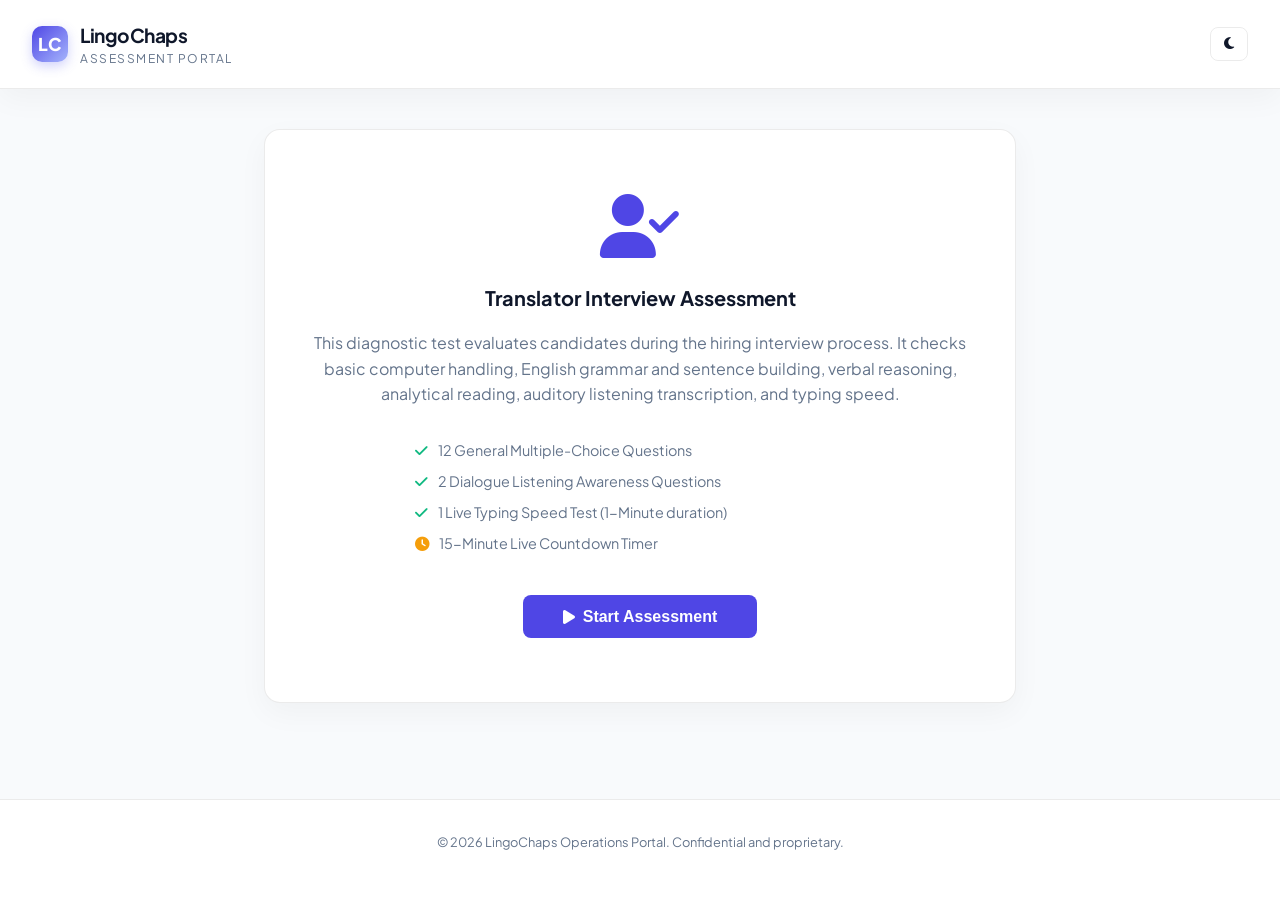
==== assessment.html @ a8870802 "feat: add standalone assessment page and updated training refresher manual with fill-in-the-blank qu" ====
<!DOCTYPE html>
<html lang="en">
<head>
    <meta charset="UTF-8">
    <meta name="viewport" content="width=device-width, initial-scale=1.0">
    <title>LingoChaps - Skills Assessment Test</title>
    <!-- Google Fonts -->
    <link rel="preconnect" href="https://fonts.googleapis.com">
    <link rel="preconnect" href="https://fonts.gstatic.com" crossorigin>
    <link href="https://fonts.googleapis.com/css2?family=Plus+Jakarta+Sans:wght@300;400;500;600;700;800&family=JetBrains+Mono:wght@400;500;700&display=swap" rel="stylesheet">
    <!-- FontAwesome for icons -->
    <link rel="stylesheet" href="https://cdnjs.cloudflare.com/ajax/libs/font-awesome/6.4.0/css/all.min.css">
    
    <style>
        :root {
            --primary: #4f46e5;
            --primary-hover: #3730a3;
            --secondary: #10b981;
            --danger: #ef4444;
            --warning: #f59e0b;
            --bg-main: #f8fafc;
            --bg-card: #ffffff;
            --bg-well: #f1f5f9;
            --border: rgba(0, 0, 0, 0.08);
            --text-main: #0f172a;
            --text-muted: #64748b;
            --font-mono: 'JetBrains Mono', monospace;
            --shadow: 0 10px 30px rgba(0, 0, 0, 0.04);
            --text-white: #ffffff;
        }

        body.dark-theme {
            --primary: #6366f1;
            --primary-hover: #4f46e5;
            --secondary: #10b981;
            --danger: #ef4444;
            --warning: #f59e0b;
            --bg-main: #0f172a;
            --bg-card: #1e293b;
            --bg-well: #0b0f19;
            --border: rgba(255, 255, 255, 0.08);
            --text-main: #f1f5f9;
            --text-muted: #94a3b8;
            --shadow: 0 10px 30px rgba(0, 0, 0, 0.2);
            --text-white: #ffffff;
        }

        * {
            box-sizing: border-box;
            margin: 0;
            padding: 0;
        }

        body {
            font-family: 'Plus Jakarta Sans', sans-serif;
            background-color: var(--bg-main);
            color: var(--text-main);
            line-height: 1.6;
            min-height: 100vh;
            display: flex;
            flex-direction: column;
            transition: background-color 0.3s, color 0.3s;
        }

        /* HEADER */
        header.nav-header {
            display: flex;
            justify-content: space-between;
            align-items: center;
            padding: 1.25rem 2rem;
            background-color: var(--bg-card);
            border-bottom: 1px solid var(--border);
            position: sticky;
            top: 0;
            z-index: 100;
            box-shadow: var(--shadow);
        }

        .brand {
            display: flex;
            align-items: center;
            gap: 0.75rem;
        }

        .brand-logo {
            background: linear-gradient(135deg, var(--primary) 0%, #a5b4fc 100%);
            color: #fff;
            font-weight: 800;
            width: 36px;
            height: 36px;
            border-radius: 10px;
            display: flex;
            align-items: center;
            justify-content: center;
            font-size: 1.1rem;
            box-shadow: 0 4px 12px rgba(99, 102, 241, 0.3);
        }

        .brand-text h1 {
            font-size: 1.2rem;
            font-weight: 700;
            letter-spacing: -0.5px;
        }

        .brand-text span {
            font-size: 0.75rem;
            color: var(--text-muted);
            text-transform: uppercase;
            letter-spacing: 1.5px;
            display: block;
            margin-top: -2px;
        }

        .btn {
            background-color: var(--primary);
            color: #fff;
            border: none;
            padding: 0.6rem 1.25rem;
            border-radius: 8px;
            font-weight: 600;
            font-size: 0.85rem;
            cursor: pointer;
            display: inline-flex;
            align-items: center;
            gap: 0.5rem;
            transition: all 0.2s ease;
            text-decoration: none;
        }

        .btn:hover {
            background-color: var(--primary-hover);
            transform: translateY(-1px);
        }

        .btn-secondary {
            background-color: transparent;
            border: 1px solid var(--border);
            color: var(--text-main);
        }

        .btn-secondary:hover {
            background-color: var(--bg-well);
            border-color: var(--text-muted);
        }

        /* CONTAINER */
        .container {
            max-width: 800px;
            width: 100%;
            margin: 2.5rem auto;
            padding: 0 1.5rem;
            flex: 1;
        }

        /* ASSESSMENT CENTER STYLING */
        .assessment-card {
            background-color: var(--bg-card);
            border: 1px solid var(--border);
            border-radius: 16px;
            padding: 2.5rem;
            box-shadow: var(--shadow);
            animation: fadeIn 0.4s ease-out forwards;
        }

        @keyframes fadeIn {
            from { opacity: 0; transform: translateY(10px); }
            to { opacity: 1; transform: translateY(0); }
        }

        .assessment-header {
            display: flex;
            justify-content: space-between;
            align-items: center;
            margin-bottom: 2rem;
            border-bottom: 1px solid var(--border);
            padding-bottom: 1rem;
        }

        .timer-container {
            display: flex;
            align-items: center;
            gap: 10px;
            font-size: 1.1rem;
            font-weight: 700;
            color: var(--warning);
            background-color: rgba(245, 158, 11, 0.08);
            border: 1px solid rgba(245, 158, 11, 0.2);
            padding: 6px 16px;
            border-radius: 20px;
        }

        .timer-container.danger {
            color: var(--danger);
            background-color: rgba(239, 68, 68, 0.08);
            border-color: rgba(239, 68, 68, 0.2);
            animation: pulse-border 1s infinite alternate;
        }

        @keyframes pulse-border {
            from { border-color: rgba(239, 68, 68, 0.2); }
            to { border-color: var(--danger); }
        }

        .quiz-intro {
            text-align: center;
            padding: 1.5rem 0;
        }

        .quiz-intro i.big-icon {
            font-size: 4rem;
            color: var(--primary);
            margin-bottom: 1.5rem;
            display: block;
        }

        h3 {
            font-size: 1.25rem;
            font-weight: 700;
            margin-bottom: 1rem;
            color: var(--text-main);
        }

        p {
            color: var(--text-muted);
            margin-bottom: 1rem;
        }

        /* Options cards */
        .options-list {
            list-style: none;
            margin-bottom: 2rem;
            display: flex;
            flex-direction: column;
            gap: 10px;
        }

        .option-item {
            background-color: var(--bg-card);
            border: 1px solid var(--border);
            border-radius: 10px;
            padding: 14px 18px;
            cursor: pointer;
            transition: 0.2s;
            display: flex;
            align-items: center;
            gap: 12px;
            font-size: 0.95rem;
        }

        .option-item:hover {
            border-color: var(--text-muted);
            background-color: var(--bg-well);
        }

        .option-item.selected {
            border-color: var(--primary);
            background-color: rgba(79, 70, 229, 0.08);
            color: var(--primary);
            font-weight: 600;
        }

        .option-radio-dot {
            width: 16px;
            height: 16px;
            border: 2px solid var(--border);
            border-radius: 50%;
            display: inline-block;
            position: relative;
            flex-shrink: 0;
        }

        .option-item.selected .option-radio-dot {
            border-color: var(--primary);
        }

        .option-item.selected .option-radio-dot::after {
            content: '';
            width: 8px;
            height: 8px;
            background-color: var(--primary);
            border-radius: 50%;
            position: absolute;
            top: 50%;
            left: 50%;
            transform: translate(-50%, -50%);
        }

        /* Keyboard Keys */
        kbd {
            background-color: var(--bg-well);
            border: 1px solid var(--border);
            border-radius: 5px;
            box-shadow: 0 2px 0 var(--border);
            color: var(--text-main);
            display: inline-block;
            font-family: var(--font-mono);
            font-size: 0.75rem;
            font-weight: 700;
            line-height: 1;
            padding: 4px 7px;
            margin: 0 2px;
        }

        /* Typing Test Box */
        .typing-display {
            background-color: var(--bg-well);
            padding: 1.25rem;
            border-radius: 8px;
            border: 1px solid var(--border);
            font-family: var(--font-mono);
            font-size: 0.95rem;
            margin-bottom: 1.5rem;
            line-height: 1.6;
            white-space: pre-wrap;
            user-select: none;
        }

        .typing-display span {
            transition: background 0.1s;
        }

        .typing-char-correct {
            color: var(--secondary);
            background-color: rgba(16, 185, 129, 0.1);
        }

        .typing-char-incorrect {
            color: var(--danger);
            background-color: rgba(239, 68, 68, 0.2);
            text-decoration: underline;
        }

        .typing-char-current {
            background-color: rgba(99, 102, 241, 0.3);
            border-bottom: 2px solid var(--primary);
        }

        .typing-textarea {
            width: 100%;
            background-color: var(--bg-well);
            border: 2px solid var(--border);
            border-radius: 8px;
            color: var(--text-main);
            padding: 12px;
            font-family: var(--font-mono);
            font-size: 0.95rem;
            resize: none;
            height: 100px;
            outline: none;
            transition: border-color 0.2s;
        }

        .typing-textarea:focus {
            border-color: var(--primary);
        }

        .typing-metrics {
            display: flex;
            gap: 20px;
            margin-top: 10px;
            font-size: 0.9rem;
            color: var(--text-muted);
        }

        .typing-metric-val {
            font-weight: 700;
            color: var(--text-main);
        }

        /* Audio Listening widget */
        .audio-test-container {
            display: flex;
            align-items: center;
            gap: 1.5rem;
            background-color: var(--bg-well);
            padding: 1.5rem;
            border-radius: 12px;
            border: 1px solid var(--border);
            margin-bottom: 1.5rem;
        }

        .audio-play-btn {
            width: 54px;
            height: 54px;
            background-color: var(--primary);
            border: none;
            border-radius: 50%;
            color: var(--text-white);
            font-size: 1.4rem;
            cursor: pointer;
            display: flex;
            align-items: center;
            justify-content: center;
            transition: all 0.2s;
            box-shadow: 0 4px 12px rgba(79, 70, 229, 0.2);
        }

        .audio-play-btn:hover {
            transform: scale(1.05);
            background-color: var(--primary-hover);
        }

        .audio-play-btn.playing {
            animation: pulse-audio 1.2s infinite;
        }

        @keyframes pulse-audio {
            0% { box-shadow: 0 0 0 0 rgba(99, 102, 241, 0.6); }
            70% { box-shadow: 0 0 0 15px rgba(99, 102, 241, 0); }
            100% { box-shadow: 0 0 0 0 rgba(99, 102, 241, 0); }
        }

        /* Stepper navigation */
        .stepper-progress {
            display: flex;
            justify-content: space-between;
            align-items: center;
            margin-bottom: 1.5rem;
        }

        .stepper-dots {
            display: flex;
            gap: 8px;
        }

        .stepper-dot {
            width: 10px;
            height: 10px;
            border-radius: 50%;
            background-color: var(--border);
            transition: 0.3s;
        }

        .stepper-dot.active {
            background-color: var(--primary);
            transform: scale(1.25);
        }

        .stepper-dot.completed {
            background-color: var(--secondary);
        }

        /* Badge/Label */
        .naming-badge {
            font-family: var(--font-mono);
            font-weight: 700;
            color: #f472b6;
            background-color: rgba(244, 114, 182, 0.08);
            padding: 2px 6px;
            border-radius: 4px;
            border: 1px solid rgba(244, 114, 182, 0.2);
            font-size: 0.95rem;
        }

        /* Results dashboard */
        .results-container {
            display: flex;
            flex-direction: column;
            gap: 2rem;
        }

        .results-dashboard-grid {
            display: grid;
            grid-template-columns: 1fr 2fr;
            gap: 2rem;
        }

        @media (max-width: 650px) {
            .results-dashboard-grid {
                grid-template-columns: 1fr;
            }
        }

        .score-circle-card {
            background-color: var(--bg-card);
            border: 1px solid var(--border);
            border-radius: 16px;
            padding: 2rem;
            display: flex;
            flex-direction: column;
            align-items: center;
            justify-content: center;
            text-align: center;
            box-shadow: var(--shadow);
        }

        .circular-meter {
            position: relative;
            width: 150px;
            height: 150px;
            margin-bottom: 1.5rem;
        }

        .circular-meter svg {
            width: 100%;
            height: 100%;
            transform: rotate(-90deg);
        }

        .circular-meter circle {
            fill: none;
            stroke-width: 10;
        }

        .circular-meter .meter-bg {
            stroke: var(--border);
        }

        .circular-meter .meter-fill {
            stroke: var(--primary);
            stroke-linecap: round;
            transition: stroke-dashoffset 1s ease-out;
        }

        .meter-text {
            position: absolute;
            top: 50%;
            left: 50%;
            transform: translate(-50%, -50%);
            font-size: 2rem;
            font-weight: 800;
            color: var(--text-main);
        }

        .result-badge {
            display: inline-block;
            padding: 6px 18px;
            border-radius: 20px;
            font-weight: 700;
            font-size: 0.9rem;
            text-transform: uppercase;
        }

        .result-badge.pass {
            background-color: rgba(16, 185, 129, 0.1);
            color: var(--secondary);
            border: 1px solid rgba(16, 185, 129, 0.2);
        }

        .result-badge.fail {
            background-color: rgba(239, 68, 68, 0.1);
            color: var(--danger);
            border: 1px solid rgba(239, 68, 68, 0.2);
        }

        .bar-chart-card {
            background-color: var(--bg-card);
            border: 1px solid var(--border);
            border-radius: 16px;
            padding: 2rem;
            box-shadow: var(--shadow);
        }

        .bar-item {
            margin-bottom: 1.25rem;
        }

        .bar-item-header {
            display: flex;
            justify-content: space-between;
            font-size: 0.85rem;
            color: var(--text-muted);
            margin-bottom: 4px;
        }

        .bar-track {
            height: 8px;
            background-color: var(--border);
            border-radius: 4px;
            overflow: hidden;
        }

        .bar-fill {
            height: 100%;
            background-color: var(--primary);
            border-radius: 4px;
            transition: width 1s ease-out;
        }

        .review-box {
            border: 1px solid var(--border);
            border-radius: 12px;
            padding: 1.5rem;
            margin-top: 1rem;
            background-color: var(--bg-well);
            text-align: left;
        }

        .review-header-line {
            display: flex;
            justify-content: space-between;
            align-items: center;
            font-weight: 700;
            margin-bottom: 8px;
        }

        .review-badge {
            font-size: 0.75rem;
            font-weight: 800;
            padding: 2px 8px;
            border-radius: 4px;
            text-transform: uppercase;
        }

        .review-badge.correct {
            background-color: rgba(16, 185, 129, 0.1);
            color: var(--secondary);
        }

        .review-badge.incorrect {
            background-color: rgba(239, 68, 68, 0.1);
            color: var(--danger);
        }

        /* Footer */
        footer {
            text-align: center;
            padding: 2rem;
            font-size: 0.8rem;
            color: var(--text-muted);
            border-top: 1px solid var(--border);
            background-color: var(--bg-card);
            margin-top: auto;
        }
    </style>
</head>
<body>

    <!-- Top Navigation Header -->
    <header class="nav-header">
        <div class="brand">
            <div class="brand-logo">LC</div>
            <div class="brand-text">
                <h1>LingoChaps</h1>
                <span>Assessment Portal</span>
            </div>
        </div>
        <div>
            <button class="btn btn-secondary" id="theme-toggle-btn" title="Toggle Light/Dark Theme" style="padding: 0.6rem 0.8rem;"><i class="fas fa-moon"></i></button>
        </div>
    </header>

    <!-- Main Container -->
    <div class="container">
        <div class="assessment-card">
            <!-- TIMER BAR (Hidden in intro and results) -->
            <div id="quiz-timer-bar" class="assessment-header" style="display: none;">
                <span id="quiz-question-num" style="font-weight: 700;">Question 1 of 15</span>
                <div class="timer-container" id="quiz-timer-box">
                    <i class="far fa-clock"></i> <span id="quiz-timer-text">15:00</span>
                </div>
            </div>

            <!-- STEPPER INDICATORS (Hidden in intro and results) -->
            <div id="quiz-stepper" class="stepper-progress" style="display: none;">
                <div class="stepper-dots" id="quiz-stepper-dots">
                    <!-- Injected by JS -->
                </div>
                <span id="quiz-category-tag" class="naming-badge" style="font-size: 0.75rem;">Category</span>
            </div>

            <!-- INTRO SCREEN -->
            <div id="quiz-intro-screen" class="quiz-intro">
                <i class="fas fa-user-check big-icon"></i>
                <h3 style="margin-top: 0;">Translator Interview Assessment</h3>
                <p style="margin-bottom: 2rem;">This diagnostic test evaluates candidates during the hiring interview process. It checks basic computer handling, English grammar and sentence building, verbal reasoning, analytical reading, auditory listening transcription, and typing speed.</p>
                
                <div style="font-size: 0.9rem; margin-bottom: 1.5rem; text-align: left; max-width: 450px; margin-left: auto; margin-right: auto; color: var(--text-muted);">
                    <div style="margin-bottom: 8px;"><i class="fas fa-check" style="color: var(--secondary); margin-right: 8px;"></i> 12 General Multiple-Choice Questions</div>
                    <div style="margin-bottom: 8px;"><i class="fas fa-check" style="color: var(--secondary); margin-right: 8px;"></i> 2 Dialogue Listening Awareness Questions</div>
                    <div style="margin-bottom: 8px;"><i class="fas fa-check" style="color: var(--secondary); margin-right: 8px;"></i> 1 Live Typing Speed Test (1-Minute duration)</div>
                    <div style="margin-bottom: 8px;"><i class="fas fa-clock" style="color: var(--warning); margin-right: 8px;"></i> 15-Minute Live Countdown Timer</div>
                </div>

                <!-- Fixed timer starts automatically -->
                <button class="btn" id="start-quiz-btn" style="padding: 0.8rem 2.5rem; font-size: 1rem; margin-top: 1rem;"><i class="fas fa-play"></i> Start Assessment</button>
            </div>

            <!-- RUNNING QUESTION VIEW -->
            <div id="quiz-question-screen" style="display: none;">
                <!-- Heading of category -->
                <h3 id="quiz-question-title" style="margin-top: 0; margin-bottom: 1rem; font-size: 1.15rem; color: var(--text-main);">Question Title</h3>
                <p id="quiz-question-text" style="font-size: 1rem; margin-bottom: 1.5rem; color: var(--text-muted);">Question text goes here...</p>

                <!-- Options block (Radio cards) -->
                <ul class="options-list" id="quiz-options-list">
                    <!-- Injected by JS -->
                </ul>

                <!-- Interactive typing test block -->
                <div id="quiz-typing-block" style="display: none;">
                    <div class="typing-display" id="quiz-typing-display">Target text for typing...</div>
                    <textarea class="typing-textarea" id="quiz-typing-textarea" placeholder="Start typing the text above exactly as shown..."></textarea>
                    <div class="typing-metrics">
                        <span>Speed: <span class="typing-metric-val" id="quiz-typing-wpm">0</span> WPM</span>
                        <span>Accuracy: <span class="typing-metric-val" id="quiz-typing-accuracy">100%</span></span>
                    </div>
                </div>

                <!-- Interactive listening test block -->
                <div id="quiz-listening-block" style="display: none;">
                    <div class="audio-test-container">
                        <button class="audio-play-btn" id="quiz-audio-btn"><i class="fas fa-play"></i></button>
                        <div>
                            <h4 style="color: var(--text-main); font-size: 0.95rem; margin-bottom: 4px;">Audio Player Simulator</h4>
                            <p style="font-size:0.8rem; color: var(--text-muted); margin:0;">Click to play the conversation. Listen carefully to the speakers and answer the question below.</p>
                        </div>
                    </div>
                </div>

                <!-- Stepper navigation buttons -->
                <div style="margin-top: 2rem; border-top: 1px solid var(--border); padding-top: 1.5rem; display: flex; justify-content: space-between;">
                    <button id="quiz-prev-btn" class="btn btn-secondary">Back</button>
                    <button id="quiz-next-btn" class="btn">Next <i class="fas fa-chevron-right"></i></button>
                </div>
            </div>

            <!-- RESULTS SCREEN -->
            <div id="quiz-results-screen" style="display: none;" class="results-container">
                <h3 style="margin-top: 0; text-align: center; font-size: 1.5rem;">Diagnostic Assessment Complete</h3>
                
                <div class="results-dashboard-grid">
                    <!-- Left: Score circle -->
                    <div class="score-circle-card">
                        <div class="circular-meter">
                            <svg>
                                <circle class="meter-bg" cx="75" cy="75" r="65"></circle>
                                <circle class="meter-fill" id="results-meter-fill" cx="75" cy="75" r="65" stroke-dasharray="408.4" stroke-dashoffset="408.4"></circle>
                            </svg>
                            <div class="meter-text" id="results-score-percent">0%</div>
                        </div>
                        <div id="results-badge" class="result-badge pass">PASS</div>
                        <p style="font-size: 0.8rem; color: var(--text-muted); margin-top: 1rem; margin-bottom: 0;" id="results-grade-text">Great job! You possess strong overall core knowledge.</p>
                    </div>

                    <!-- Right: Category breakdown -->
                    <div class="bar-chart-card">
                        <h4 style="margin-top: 0; margin-bottom: 1.25rem; font-size: 1.05rem; color: var(--text-main);">Competency Strengths</h4>
                        
                        <div class="bar-item">
                            <div class="bar-item-header">
                                <span>Basic Computer Handling & Literacy</span>
                                <span id="score-val-computer">0/2</span>
                            </div>
                            <div class="bar-track"><div class="bar-fill" id="bar-fill-computer" style="width: 0%;"></div></div>
                        </div>
                        
                        <div class="bar-item">
                            <div class="bar-item-header">
                                <span>English Grammar & Vocabulary</span>
                                <span id="score-val-verbal">0/6</span>
                            </div>
                            <div class="bar-track"><div class="bar-fill" id="bar-fill-verbal" style="width: 0%;"></div></div>
                        </div>

                        <div class="bar-item">
                            <div class="bar-item-header">
                                <span>Logical Reasoning & Reading</span>
                                <span id="score-val-reading">0/4</span>
                            </div>
                            <div class="bar-track"><div class="bar-fill" id="bar-fill-reading" style="width: 0%;"></div></div>
                        </div>

                        <div class="bar-item">
                            <div class="bar-item-header">
                                <span>Auditory Listening & Awareness</span>
                                <span id="score-val-listening">0/2</span>
                            </div>
                            <div class="bar-track"><div class="bar-fill" id="bar-fill-listening" style="width: 0%;"></div></div>
                        </div>

                        <div class="bar-item" style="margin-bottom: 0;">
                            <div class="bar-item-header">
                                <span>Typing Performance</span>
                                <span id="score-val-typing">0 WPM / 0% Acc</span>
                            </div>
                            <div class="bar-track"><div class="bar-fill" id="bar-fill-typing" style="width: 0%;"></div></div>
                        </div>
                    </div>
                </div>

                <!-- Review list -->
                <div>
                    <h4 style="margin-bottom: 1rem; border-bottom: 1px solid var(--border); padding-bottom: 0.5rem; color: var(--text-main); text-align: left;">Detailed Answer Review</h4>
                    <div id="results-review-container">
                        <!-- Injected by JS -->
                    </div>
                </div>

                <div style="text-align: center; margin-top: 1rem;">
                    <button class="btn" id="restart-quiz-btn"><i class="fas fa-redo"></i> Retake Assessment</button>
                </div>
            </div>
        </div>
    </div>

    <!-- Footer -->
    <footer>
        <p>&copy; 2026 LingoChaps Operations Portal. Confidential and proprietary.</p>
    </footer>

    <!-- Application Script for Tab Switching & Print Trigger -->
    <script>
        // --- ASSESSMENT TEST LOGIC ---
        const quizQuestions = [
            {
                id: 0,
                category: "computer",
                title: "Basic Computer Handling & Shortcuts",
                question: "Which keyboard shortcut is universally used to copy selected text on a computer?",
                options: [
                    "Ctrl + C (or Cmd + C on Mac)",
                    "Ctrl + V (or Cmd + V on Mac)",
                    "Ctrl + X (or Cmd + X on Mac)",
                    "Ctrl + Z (or Cmd + Z on Mac)"
                ],
                correct: 0,
                explanation: "Ctrl + C is the universal shortcut to copy selected items or text, whereas Ctrl + V is used to paste."
            },
            {
                id: 1,
                category: "computer",
                title: "Basic Computer Handling & Navigation",
                question: "When searching for a specific word on a webpage or document, which shortcut key should you use?",
                options: [
                    "Ctrl + P (or Cmd + P on Mac)",
                    "Ctrl + H (or Cmd + H on Mac)",
                    "Ctrl + F (or Cmd + F on Mac)",
                    "Ctrl + N (or Cmd + N on Mac)"
                ],
                correct: 2,
                explanation: "Ctrl + F opens the search dialog box, which allows you to find words in the current view."
            },
            {
                id: 2,
                category: "verbal",
                title: "English Sentence Filling & Grammar",
                question: "Identify the word that best completes the sentence: 'She _______ to the local store yesterday to buy some groceries.'",
                options: [
                    "go",
                    "went",
                    "going",
                    "gone"
                ],
                correct: 1,
                explanation: "The sentence describes a completed past action ('yesterday'), so the past tense form 'went' is required."
            },
            {
                id: 3,
                category: "verbal",
                title: "English Spelling & Vocabulary",
                question: "Which of the following common English words is spelled correctly?",
                options: [
                    "Recieve",
                    "Tomorow",
                    "Separate",
                    "Goverment"
                ],
                correct: 2,
                explanation: "The correct spelling is 'Separate'. The other options are misspelled."
            },
            {
                id: 4,
                category: "verbal",
                title: "English Vocabulary & Usage",
                question: "Choose the word that is the direct opposite (antonym) in meaning to the word 'large':",
                options: [
                    "Small",
                    "Huge",
                    "Wide",
                    "Heavy"
                ],
                correct: 0,
                explanation: "'Small' is the direct opposite of 'large', whereas 'huge' is a synonym."
            },
            {
                id: 5,
                category: "verbal",
                title: "English Sentence Filling & Grammar",
                question: "Identify the word that best completes the sentence: 'The colorful flowers in the garden _______ beautiful after the morning rain.'",
                options: [
                    "look",
                    "looks",
                    "looking",
                    "was"
                ],
                correct: 0,
                explanation: "Since 'flowers' is a plural subject, it requires the plural verb form 'look'."
            },
            {
                id: 6,
                category: "verbal",
                title: "English Grammar & Tenses",
                question: "Choose the correct phrase to fill in the blank: 'By the time the office opens tomorrow morning, she _______ the preparation work.'",
                options: [
                    "will finish",
                    "will have finished",
                    "finishes",
                    "has finished"
                ],
                correct: 1,
                explanation: "The future perfect tense ('will have finished') is used to describe an action that will be completed before another point in the future."
            },
            {
                id: 7,
                category: "verbal",
                title: "English Grammar & Prepositions",
                question: "Choose the correct word to fill in the blank: 'The supervisor was highly satisfied _______ the performance of the new recruits.'",
                options: [
                    "with",
                    "at",
                    "for",
                    "about"
                ],
                correct: 0,
                explanation: "The adjective 'satisfied' is traditionally paired with the preposition 'with' when describing contentment with a result."
            },
            {
                id: 8,
                category: "reading",
                title: "Logical Reasoning & Number Patterns",
                question: "Identify the next number in this sequence: 3, 7, 15, 31, _______.",
                options: [
                    "45",
                    "58",
                    "63",
                    "65"
                ],
                correct: 2,
                explanation: "The pattern doubles the preceding number and adds 1: (3 * 2) + 1 = 7; (7 * 2) + 1 = 15; (15 * 2) + 1 = 31. The next term is (31 * 2) + 1 = 63."
            },
            {
                id: 9,
                category: "reading",
                title: "Logical Reasoning & Alphabet Patterns",
                question: "Identify the next letter in this simple alphabetical sequence: A, C, E, G, _______.",
                options: [
                    "H",
                    "I",
                    "J",
                    "K"
                ],
                correct: 1,
                explanation: "The sequence skips every other letter in the alphabet: A (skip B) C (skip D) E (skip F) G (skip H) I."
            },
            {
                id: 10,
                category: "reading",
                title: "Reading Comprehension & Context",
                question: "Read the passage carefully:\n\n'Effective communication is the key to successful teamwork. When team members share project updates clearly, goals are met on time, avoiding unnecessary delays.'\n\nAccording to the passage, what is the result of clear updates?",
                options: [
                    "Higher project costs",
                    "Longer working hours",
                    "Goals are met on time",
                    "Purchase of faster computers"
                ],
                correct: 2,
                explanation: "The passage explicitly states that clear updates ensure that 'goals are met on time'."
            },
            {
                id: 11,
                category: "reading",
                title: "Reading Verification & Error Detection",
                question: "Identify the grammatical error in this sentence: 'They has gone to the park early this morning.'",
                options: [
                    "'They has' should be 'They have'",
                    "'went' should be used instead of 'gone'",
                    "'early' should be 'earlier'",
                    "There is no error in the sentence"
                ],
                correct: 0,
                explanation: "'They' is a plural subject and requires the plural auxiliary verb 'have' (i.e., 'They have gone')."
            },
            {
                id: 12,
                category: "listening",
                title: "Auditory Listening & Awareness (Question 1)",
                question: "Listen to the dialogue played by the Audio Player. Which room did John book for the team?",
                options: [
                    "Room number two",
                    "Room number four",
                    "Room number ten",
                    "Room number twelve"
                ],
                correct: 1,
                explanation: "In the dialogue, John says: 'I booked room number four for the team.'"
            },
            {
                id: 13,
                category: "listening",
                title: "Auditory Listening & Awareness (Question 2)",
                question: "Listen to the dialogue played by the Audio Player. What time is the meeting scheduled to start?",
                options: [
                    "9:00 AM",
                    "10:00 AM",
                    "11:00 AM",
                    "12:00 PM"
                ],
                correct: 1,
                explanation: "In the dialogue, John states: 'The meeting will start at ten o'clock.'"
            },
            {
                id: 14,
                category: "typing",
                title: "Typing Speed and Accuracy Test",
                question: "Type the target paragraph exactly as shown below to measure your WPM and key stroke accuracy.",
                targetText: "Computers have become an essential part of our daily work lives. From writing simple emails to managing complex spreadsheets, being comfortable with a keyboard helps save time and boosts overall productivity. Taking your time to type accurately is often much better than rushing and making mistakes that require constant corrections."
            }
        ];

        let quizState = {
            active: false,
            currentQuestionIdx: 0,
            selectedTimeLimit: 900, // Fixed 15 minutes (900 seconds)
            timerInterval: null,
            timeRemaining: 900,
            answers: {}, // index -> chosenIndex (or string for text inputs)
            typingStats: {
                wpm: 0,
                accuracy: 100,
                errors: 0,
                typedLength: 0
            }
        };

        // DOM elements
        const qTimerBar = document.getElementById('quiz-timer-bar');
        const qStepper = document.getElementById('quiz-stepper');
        const qIntroScreen = document.getElementById('quiz-intro-screen');
        const qQuestionScreen = document.getElementById('quiz-question-screen');
        const qResultsScreen = document.getElementById('quiz-results-screen');
        const qQuestionNum = document.getElementById('quiz-question-num');
        const qTimerText = document.getElementById('quiz-timer-text');
        const qTimerBox = document.getElementById('quiz-timer-box');
        const qCategoryTag = document.getElementById('quiz-category-tag');
        const qStepperDots = document.getElementById('quiz-stepper-dots');
        const qQuestionTitle = document.getElementById('quiz-question-title');
        const qQuestionText = document.getElementById('quiz-question-text');
        const qOptionsList = document.getElementById('quiz-options-list');
        const qTypingBlock = document.getElementById('quiz-typing-block');
        const qTypingDisplay = document.getElementById('quiz-typing-display');
        const qTypingTextarea = document.getElementById('quiz-typing-textarea');
        const qTypingWpm = document.getElementById('quiz-typing-wpm');
        const qTypingAccuracy = document.getElementById('quiz-typing-accuracy');
        const qListeningBlock = document.getElementById('quiz-listening-block');
        const qAudioBtn = document.getElementById('quiz-audio-btn');
        const qPrevBtn = document.getElementById('quiz-prev-btn');
        const qNextBtn = document.getElementById('quiz-next-btn');

        // Start button trigger
        document.getElementById('start-quiz-btn').addEventListener('click', startQuiz);
        // Next/Prev buttons
        qPrevBtn.addEventListener('click', prevQuestion);
        qNextBtn.addEventListener('click', nextQuestion);
        // Restart button
        document.getElementById('restart-quiz-btn').addEventListener('click', resetQuiz);

        function startQuiz() {
            quizState.active = true;
            quizState.currentQuestionIdx = 0;
            quizState.timeRemaining = quizState.selectedTimeLimit;
            quizState.answers = {};
            quizState.typingStats = { wpm: 0, accuracy: 100, errors: 0, typedLength: 0 };
            
            qIntroScreen.style.display = 'none';
            qResultsScreen.style.display = 'none';
            qTimerBar.style.display = 'flex';
            qStepper.style.display = 'flex';
            qQuestionScreen.style.display = 'block';

            qTimerBox.classList.remove('danger');
            
            // Build stepper dots
            qStepperDots.innerHTML = '';
            quizQuestions.forEach((q, idx) => {
                const dot = document.createElement('div');
                dot.className = 'stepper-dot';
                dot.id = `stepper-dot-${idx}`;
                qStepperDots.appendChild(dot);
            });

            // Start Timer interval
            updateTimerDisplay();
            clearInterval(quizState.timerInterval);
            quizState.timerInterval = setInterval(() => {
                quizState.timeRemaining--;
                updateTimerDisplay();
                if (quizState.timeRemaining <= 0) {
                    clearInterval(quizState.timerInterval);
                    finishQuiz();
                }
            }, 1000);

            renderQuestion();
        }

        function updateTimerDisplay() {
            const minutes = Math.floor(quizState.timeRemaining / 60);
            const seconds = quizState.timeRemaining % 60;
            const text = `${minutes.toString().padStart(2, '0')}:${seconds.toString().padStart(2, '0')}`;
            qTimerText.textContent = text;

            if (quizState.timeRemaining < 60) {
                qTimerBox.classList.add('danger');
            } else {
                qTimerBox.classList.remove('danger');
            }
        }

        function renderQuestion() {
            const currentIdx = quizState.currentQuestionIdx;
            const q = quizQuestions[currentIdx];

            // Update stepper active classes
            quizQuestions.forEach((_, idx) => {
                const dot = document.getElementById(`stepper-dot-${idx}`);
                if (dot) {
                    dot.classList.remove('active');
                    dot.classList.remove('completed');
                    if (idx === currentIdx) {
                        dot.classList.add('active');
                    } else if (quizState.answers[idx] !== undefined) {
                        dot.classList.add('completed');
                    }
                }
            });

            // Set labels
            qQuestionNum.textContent = `Question ${currentIdx + 1} of ${quizQuestions.length}`;
            qCategoryTag.textContent = q.category.toUpperCase();
            qQuestionTitle.textContent = q.title;
            qQuestionText.textContent = q.question;

            // Back button visible state
            qPrevBtn.style.visibility = currentIdx === 0 ? 'hidden' : 'visible';

            // Next button text
            if (currentIdx === quizQuestions.length - 1) {
                qNextBtn.innerHTML = 'Finish <i class="fas fa-check-double"></i>';
            } else {
                qNextBtn.innerHTML = 'Next <i class="fas fa-chevron-right"></i>';
            }

            // Reset blocks
            qOptionsList.style.display = 'none';
            qTypingBlock.style.display = 'none';
            qListeningBlock.style.display = 'none';

            // Check category blocks
            if (q.category === 'typing') {
                qTypingBlock.style.display = 'block';
                setupTypingTest(q.targetText);
            } else {
                if (q.category === 'listening') {
                    qListeningBlock.style.display = 'block';
                    setupListeningTest();
                }
                
                // Show and render MCQ options
                qOptionsList.style.display = 'flex';
                qOptionsList.innerHTML = '';
                q.options.forEach((opt, oIdx) => {
                    const li = document.createElement('li');
                    li.className = 'option-item';
                    if (quizState.answers[currentIdx] === oIdx) {
                        li.classList.add('selected');
                    }
                    li.innerHTML = `<span class="option-radio-dot"></span> <span>${opt}</span>`;
                    li.addEventListener('click', () => {
                        document.querySelectorAll('.option-item').forEach(el => el.classList.remove('selected'));
                        li.classList.add('selected');
                        quizState.answers[currentIdx] = oIdx;
                        
                        const dot = document.getElementById(`stepper-dot-${currentIdx}`);
                        if (dot) dot.classList.add('completed');
                    });
                    qOptionsList.appendChild(li);
                });
            }
        }

        // Typing logic
        let typingStartTime = null;
        function setupTypingTest(target) {
            typingStartTime = null;
            qTypingTextarea.value = quizState.answers[14] || '';
            
            // Build chars array in target box
            qTypingDisplay.innerHTML = '';
            target.split('').forEach((char, idx) => {
                const span = document.createElement('span');
                span.textContent = char;
                span.id = `typing-char-${idx}`;
                qTypingDisplay.appendChild(span);
            });

            // Update highlights for initial val if back/forth navigated
            updateTypingHighlights(qTypingTextarea.value, target);

            qTypingTextarea.oninput = (e) => {
                if (!typingStartTime) typingStartTime = new Date();
                const typedVal = qTypingTextarea.value;
                quizState.answers[14] = typedVal;
                
                updateTypingHighlights(typedVal, target);
            };
        }

        function updateTypingHighlights(typedVal, target) {
            let correctCount = 0;
            let errorCount = 0;

            target.split('').forEach((char, idx) => {
                const span = document.getElementById(`typing-char-${idx}`);
                if (!span) return;
                
                span.className = '';
                if (idx < typedVal.length) {
                    if (typedVal[idx] === char) {
                        span.classList.add('typing-char-correct');
                        correctCount++;
                    } else {
                        span.classList.add('typing-char-incorrect');
                        errorCount++;
                    }
                } else if (idx === typedVal.length) {
                    span.classList.add('typing-char-current');
                }
            });

            // Calculate metrics
            const elapsedMins = typingStartTime ? (new Date() - typingStartTime) / 1000 / 60 : 0.01;
            const words = typedVal.length / 5;
            const wpm = Math.round(words / Math.max(0.01, elapsedMins));
            const totalKeys = typedVal.length;
            const accuracy = totalKeys > 0 ? Math.round(((totalKeys - errorCount) / totalKeys) * 100) : 100;

            quizState.typingStats = {
                wpm: wpm,
                accuracy: accuracy,
                errors: errorCount,
                typedLength: typedVal.length
            };

            qTypingWpm.textContent = wpm;
            qTypingAccuracy.textContent = `${accuracy}%`;

            const dot = document.getElementById(`stepper-dot-14`);
            if (dot) {
                if (typedVal.length >= target.length * 0.8) {
                    dot.classList.add('completed');
                } else {
                    dot.classList.remove('completed');
                }
            }
        }

        // Listening Speech Synthesis logic
        let isSpeakingDialogue = false;
        function setupListeningTest() {
            // Play voice
            qAudioBtn.onclick = () => {
                if ('speechSynthesis' in window) {
                    if (isSpeakingDialogue) {
                        window.speechSynthesis.cancel();
                        isSpeakingDialogue = false;
                        qAudioBtn.classList.remove('playing');
                        qAudioBtn.innerHTML = '<i class="fas fa-play"></i>';
                        return;
                    }

                    window.speechSynthesis.cancel();
                    isSpeakingDialogue = true;
                    qAudioBtn.classList.add('playing');
                    qAudioBtn.innerHTML = '<i class="fas fa-volume-up"></i>';

                    const dialogueLines = [
                        { speaker: "Speaker A", text: "Hi John, did you check the reservation for the conference room tomorrow?", pitch: 1.2, rate: 0.95 },
                        { speaker: "Speaker B", text: "Yes Sarah, I booked room number four for the team. The meeting will start at ten o'clock.", pitch: 0.8, rate: 0.95 },
                        { speaker: "Speaker A", text: "Perfect. Should I bring the client files or just a notepad?", pitch: 1.2, rate: 0.95 },
                        { speaker: "Speaker B", text: "Just a notepad is fine. We will review the slides on the screen.", pitch: 0.8, rate: 0.95 }
                    ];

                    let currentLineIdx = 0;
                    function speakNextLine() {
                        if (!isSpeakingDialogue || currentLineIdx >= dialogueLines.length) {
                            isSpeakingDialogue = false;
                            qAudioBtn.classList.remove('playing');
                            qAudioBtn.innerHTML = '<i class="fas fa-play"></i>';
                            return;
                        }

                        const line = dialogueLines[currentLineIdx];
                        const utterance = new SpeechSynthesisUtterance(line.text);
                        utterance.pitch = line.pitch;
                        utterance.rate = line.rate;
                        utterance.lang = 'en-US';

                        // Try to load distinct male/female voices if available
                        const voices = window.speechSynthesis.getVoices();
                        if (voices.length > 0) {
                            if (line.speaker === "Speaker A") {
                                const female = voices.find(v => v.name.toLowerCase().includes('female') || v.name.toLowerCase().includes('zira') || v.name.toLowerCase().includes('samantha') || v.name.toLowerCase().includes('hazel'));
                                if (female) utterance.voice = female;
                            } else {
                                const male = voices.find(v => v.name.toLowerCase().includes('male') || v.name.toLowerCase().includes('david') || v.name.toLowerCase().includes('mark') || v.name.toLowerCase().includes('george'));
                                if (male) utterance.voice = male;
                            }
                        }

                        utterance.onend = () => {
                            currentLineIdx++;
                            setTimeout(speakNextLine, 600);
                        };

                        utterance.onerror = () => {
                            isSpeakingDialogue = false;
                            qAudioBtn.classList.remove('playing');
                            qAudioBtn.innerHTML = '<i class="fas fa-play"></i>';
                        };

                        window.speechSynthesis.speak(utterance);
                    }

                    speakNextLine();
                } else {
                    alert("Speech synthesis is not supported on this browser. The dialogue: Speaker A (Sarah) asks John if he booked the room. John (Speaker B) replies he booked room four for ten o'clock. Speaker A asks if she should bring files or a notepad. John replies just a notepad.");
                }
            };
        }

        function prevQuestion() {
            if (quizState.currentQuestionIdx > 0) {
                if (window.speechSynthesis) window.speechSynthesis.cancel();
                quizState.currentQuestionIdx--;
                renderQuestion();
            }
        }

        function nextQuestion() {
            if (window.speechSynthesis) window.speechSynthesis.cancel();

            if (quizState.currentQuestionIdx < quizQuestions.length - 1) {
                quizState.currentQuestionIdx++;
                renderQuestion();
            } else {
                finishQuiz();
            }
        }

        function finishQuiz() {
            quizState.active = false;
            clearInterval(quizState.timerInterval);

            qTimerBar.style.display = 'none';
            qStepper.style.display = 'none';
            qQuestionScreen.style.display = 'none';
            qResultsScreen.style.display = 'block';

            // Grade questions
            let scoreCount = 0;
            let totalMaxScore = quizQuestions.length;
            
            let categoryScores = {
                computer: { correct: 0, total: 2 },
                verbal: { correct: 0, total: 6 },
                reading: { correct: 0, total: 4 },
                listening: { correct: 0, total: 2 }
            };

            const reviewContainer = document.getElementById('results-review-container');
            reviewContainer.innerHTML = '';

            quizQuestions.forEach((q, idx) => {
                let isCorrect = false;
                let userValStr = '';
                let correctValStr = '';

                if (q.category === 'typing') {
                    // Typing test has custom checking
                    const target = q.targetText;
                    const typed = quizState.answers[idx] || '';
                    // Typing is considered a pass if accuracy is >= 85% and length is >= 80%
                    const isPassed = (quizState.typingStats.accuracy >= 85 && typed.length >= target.length * 0.8);
                    if (isPassed) {
                        isCorrect = true;
                        scoreCount++;
                    }
                    userValStr = `${quizState.typingStats.wpm} WPM / ${quizState.typingStats.accuracy}% Accuracy`;
                    correctValStr = `Complete typing with WPM > 30 and Accuracy >= 85%`;
                } 
                else if (q.category === 'listening') {
                    const userAnsIdx = quizState.answers[idx];
                    if (userAnsIdx === q.correct) {
                        isCorrect = true;
                        scoreCount++;
                        categoryScores.listening.correct++;
                    }
                    userValStr = userAnsIdx !== undefined ? q.options[userAnsIdx] : '(No option selected)';
                    correctValStr = q.options[q.correct];
                }
                else {
                    const userAnsIdx = quizState.answers[idx];
                    if (userAnsIdx === q.correct) {
                        isCorrect = true;
                        scoreCount++;
                        categoryScores[q.category].correct++;
                    }
                    userValStr = userAnsIdx !== undefined ? q.options[userAnsIdx] : '(No option selected)';
                    correctValStr = q.options[q.correct];
                }

                // Render review item card
                const rBox = document.createElement('div');
                rBox.className = 'review-box';
                rBox.style.borderLeft = isCorrect ? '5px solid var(--secondary)' : '5px solid var(--danger)';
                rBox.innerHTML = `
                    <div class="review-header-line">
                        <span style="color: var(--text-main);">Q${idx + 1}: ${q.title}</span>
                        <span class="review-badge ${isCorrect ? 'correct' : 'incorrect'}">${isCorrect ? 'Correct' : 'Incorrect'}</span>
                    </div>
                    <p style="font-size:0.9rem; color:var(--text-muted); margin-bottom:10px;">${q.question}</p>
                    <div style="font-size:0.85rem; margin-bottom:10px;">
                        <div><strong>Your Answer:</strong> <span style="color: ${isCorrect ? 'var(--secondary)' : 'var(--danger)'};">${userValStr}</span></div>
                        ${!isCorrect ? `<div><strong>Correct Answer:</strong> <span style="color: var(--secondary);">${correctValStr}</span></div>` : ''}
                    </div>
                    <div style="font-size: 0.8rem; background: var(--bg-card); padding: 8px 12px; border-radius: 6px; color: var(--text-muted); border: 1px solid var(--border);">
                        <strong>Explanation:</strong> ${q.explanation || 'Typing validation speed results matches standard keyboard workflow checks.'}
                    </div>
                `;
                reviewContainer.appendChild(rBox);
            });

            // Calculate overall percentage
            const percentage = Math.round((scoreCount / totalMaxScore) * 100);
            document.getElementById('results-score-percent').textContent = `${percentage}%`;

            // Animate SVG Meter circle
            const rMeterFill = document.getElementById('results-meter-fill');
            const circumference = 2 * Math.PI * 65; // ~408.4
            const offset = circumference - (percentage / 100) * circumference;
            rMeterFill.style.strokeDashoffset = offset;

            // Pass/Fail Badge
            const badge = document.getElementById('results-badge');
            const gradeText = document.getElementById('results-grade-text');
            if (percentage >= 70) {
                badge.className = 'result-badge pass';
                badge.textContent = 'PASS';
                gradeText.textContent = "Solid score! The candidate demonstrates solid cognitive, grammar, and keyboard benchmarks for this role.";
            } else {
                badge.className = 'result-badge fail';
                badge.textContent = 'FAIL';
                gradeText.textContent = "The candidate scored below the 70% threshold required for standard hiring approval.";
            }

            // Update breakdown progress bars
            document.getElementById('score-val-computer').textContent = `${categoryScores.computer.correct}/2`;
            document.getElementById('bar-fill-computer').style.width = `${(categoryScores.computer.correct / 2) * 100}%`;

            document.getElementById('score-val-verbal').textContent = `${categoryScores.verbal.correct}/6`;
            document.getElementById('bar-fill-verbal').style.width = `${(categoryScores.verbal.correct / 6) * 100}%`;

            document.getElementById('score-val-reading').textContent = `${categoryScores.reading.correct}/4`;
            document.getElementById('bar-fill-reading').style.width = `${(categoryScores.reading.correct / 4) * 100}%`;

            document.getElementById('score-val-listening').textContent = `${categoryScores.listening.correct}/2`;
            document.getElementById('bar-fill-listening').style.width = `${(categoryScores.listening.correct / 2) * 100}%`;

            // Typing breakdown stats display
            document.getElementById('score-val-typing').textContent = `${quizState.typingStats.wpm} WPM / ${quizState.typingStats.accuracy}% Acc`;
            document.getElementById('bar-fill-typing').style.width = `${Math.min(100, (quizState.typingStats.wpm / 40) * 100)}%`;
        }

        function resetQuiz() {
            if (window.speechSynthesis) window.speechSynthesis.cancel();
            qResultsScreen.style.display = 'none';
            qIntroScreen.style.display = 'block';
        }

        // --- THEME TOGGLE LOGIC ---
        const themeToggleBtn = document.getElementById('theme-toggle-btn');
        const themeIcon = themeToggleBtn.querySelector('i');

        // Check for saved theme preference or default to light theme (no class)
        const savedTheme = localStorage.getItem('theme') || 'light';
        if (savedTheme === 'dark') {
            document.body.classList.add('dark-theme');
            themeIcon.className = 'fas fa-sun';
        } else {
            document.body.classList.remove('dark-theme');
            themeIcon.className = 'fas fa-moon';
        }

        themeToggleBtn.addEventListener('click', () => {
            document.body.classList.toggle('dark-theme');
            const isDark = document.body.classList.contains('dark-theme');
            localStorage.setItem('theme', isDark ? 'dark' : 'light');
            themeIcon.className = isDark ? 'fas fa-sun' : 'fas fa-moon';
        });
    </script>
</body>
</html>
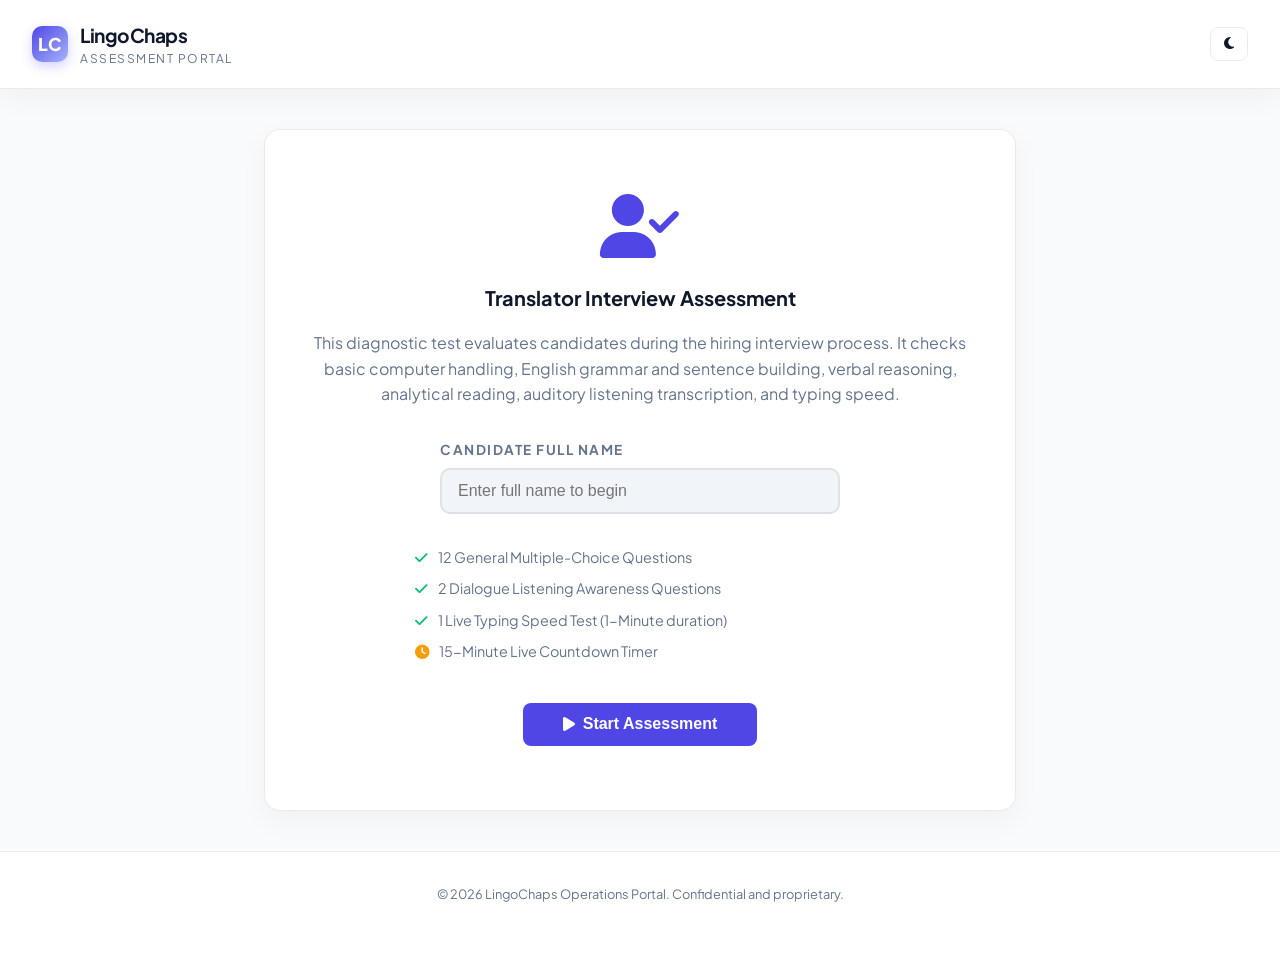
==== commit 75fe551d: "Integrate candidate results with Google Sheets database via Apps Script endpoint" ====
--- a/assessment.html
+++ b/assessment.html
@@ -665,6 +665,11 @@
                 <h3 style="margin-top: 0;">Translator Interview Assessment</h3>
                 <p style="margin-bottom: 2rem;">This diagnostic test evaluates candidates during the hiring interview process. It checks basic computer handling, English grammar and sentence building, verbal reasoning, analytical reading, auditory listening transcription, and typing speed.</p>
                 
+                <div style="max-width: 400px; margin: 0 auto 2rem; text-align: left;">
+                    <label for="candidate-name" style="font-weight: 700; font-size: 0.85rem; text-transform: uppercase; letter-spacing: 1.5px; color: var(--text-muted); display: block; margin-bottom: 8px;">Candidate Full Name</label>
+                    <input type="text" id="candidate-name" placeholder="Enter full name to begin" required style="width: 100%; padding: 12px 16px; border: 2px solid var(--border); border-radius: 10px; background-color: var(--bg-well); color: var(--text-main); font-size: 1rem; outline: none; transition: border-color 0.2s;" oninput="this.style.borderColor = this.value.trim() ? 'var(--primary)' : 'var(--border)';">
+                </div>
+
                 <div style="font-size: 0.9rem; margin-bottom: 1.5rem; text-align: left; max-width: 450px; margin-left: auto; margin-right: auto; color: var(--text-muted);">
                     <div style="margin-bottom: 8px;"><i class="fas fa-check" style="color: var(--secondary); margin-right: 8px;"></i> 12 General Multiple-Choice Questions</div>
                     <div style="margin-bottom: 8px;"><i class="fas fa-check" style="color: var(--secondary); margin-right: 8px;"></i> 2 Dialogue Listening Awareness Questions</div>
@@ -801,6 +806,9 @@
 
     <!-- Application Script for Tab Switching & Print Trigger -->
     <script>
+        // --- GOOGLE SHEETS INTEGRATION URL ---
+        const GOOGLE_SCRIPT_URL = ""; // Paste your Google Apps Script Web App URL here
+
         // --- ASSESSMENT TEST LOGIC ---
         const quizQuestions = [
             {
@@ -1010,6 +1018,7 @@
 
         let quizState = {
             active: false,
+            candidateName: "",
             currentQuestionIdx: 0,
             selectedTimeLimit: 900, // Fixed 15 minutes (900 seconds)
             timerInterval: null,
@@ -1056,6 +1065,18 @@
         document.getElementById('restart-quiz-btn').addEventListener('click', resetQuiz);
 
         function startQuiz() {
+            const nameInput = document.getElementById('candidate-name');
+            const candidateName = nameInput ? nameInput.value.trim() : '';
+            if (!candidateName) {
+                alert("Please enter your full name before starting the assessment.");
+                if (nameInput) {
+                    nameInput.focus();
+                    nameInput.style.borderColor = 'var(--danger)';
+                }
+                return;
+            }
+            quizState.candidateName = candidateName;
+
             quizState.active = true;
             quizState.currentQuestionIdx = 0;
             quizState.timeRemaining = quizState.selectedTimeLimit;
@@ -1470,6 +1491,67 @@
             // Typing breakdown stats display
             document.getElementById('score-val-typing').textContent = `${quizState.typingStats.wpm} WPM / ${quizState.typingStats.accuracy}% Acc`;
             document.getElementById('bar-fill-typing').style.width = `${Math.min(100, (quizState.typingStats.wpm / 40) * 100)}%`;
+
+            // Submit Results to Google Sheets
+            submitResultsToGoogleSheets(percentage, scoreCount, categoryScores);
+        }
+
+        function submitResultsToGoogleSheets(percentage, scoreCount, categoryScores) {
+            if (!GOOGLE_SCRIPT_URL) {
+                console.log("Google Apps Script URL is not configured. Results were not sent to Google Sheets.");
+                return;
+            }
+
+            const payload = {
+                timestamp: new Date().toISOString(),
+                candidateName: quizState.candidateName,
+                scorePercent: percentage,
+                scoreFraction: `${scoreCount}/${quizQuestions.length}`,
+                result: percentage >= 70 ? "PASS" : "FAIL",
+                computerScore: `${categoryScores.computer.correct}/${categoryScores.computer.total}`,
+                verbalScore: `${categoryScores.verbal.correct}/${categoryScores.verbal.total}`,
+                readingScore: `${categoryScores.reading.correct}/${categoryScores.reading.total}`,
+                listeningScore: `${categoryScores.listening.correct}/${categoryScores.listening.total}`,
+                typingWpm: quizState.typingStats.wpm,
+                typingAccuracy: quizState.typingStats.accuracy
+            };
+
+            // Display a status indicator in the results container
+            const resultsCard = document.getElementById('quiz-results-screen');
+            let statusIndicator = document.getElementById('sheets-submit-status');
+            if (!statusIndicator) {
+                statusIndicator = document.createElement('div');
+                statusIndicator.id = "sheets-submit-status";
+                statusIndicator.style.cssText = "margin-top: 15px; font-size: 0.85rem; text-align: center; font-weight: 600; display: flex; align-items: center; justify-content: center; gap: 8px; padding: 10px; border-radius: 8px; background-color: var(--bg-well); border: 1px solid var(--border);";
+                resultsCard.insertBefore(statusIndicator, resultsCard.firstChild);
+            }
+            
+            statusIndicator.innerHTML = '<i class="fas fa-spinner fa-spin" style="color: var(--primary);"></i> Submitting results to Google Sheets database...';
+            statusIndicator.style.color = "var(--text-muted)";
+
+            fetch(GOOGLE_SCRIPT_URL, {
+                method: "POST",
+                mode: "no-cors", // Crucial redirection bypass for Google Apps Script Web Apps
+                headers: {
+                    "Content-Type": "application/json"
+                },
+                body: JSON.stringify(payload)
+            })
+            .then(() => {
+                statusIndicator.innerHTML = '<i class="fas fa-check-circle" style="color: var(--secondary);"></i> Results successfully saved to Google Sheets.';
+                statusIndicator.style.color = "var(--secondary)";
+                statusIndicator.style.borderColor = "rgba(16, 185, 129, 0.2)";
+                statusIndicator.style.backgroundColor = "rgba(16, 185, 129, 0.05)";
+                setTimeout(() => statusIndicator.remove(), 6000);
+            })
+            .catch(error => {
+                console.error("Error submitting to Google Sheets:", error);
+                statusIndicator.innerHTML = '<i class="fas fa-exclamation-circle" style="color: var(--danger);"></i> Unable to save to Google Sheets database.';
+                statusIndicator.style.color = "var(--danger)";
+                statusIndicator.style.borderColor = "rgba(239, 68, 68, 0.2)";
+                statusIndicator.style.backgroundColor = "rgba(239, 68, 68, 0.05)";
+                setTimeout(() => statusIndicator.remove(), 6000);
+            });
         }
 
         function resetQuiz() {
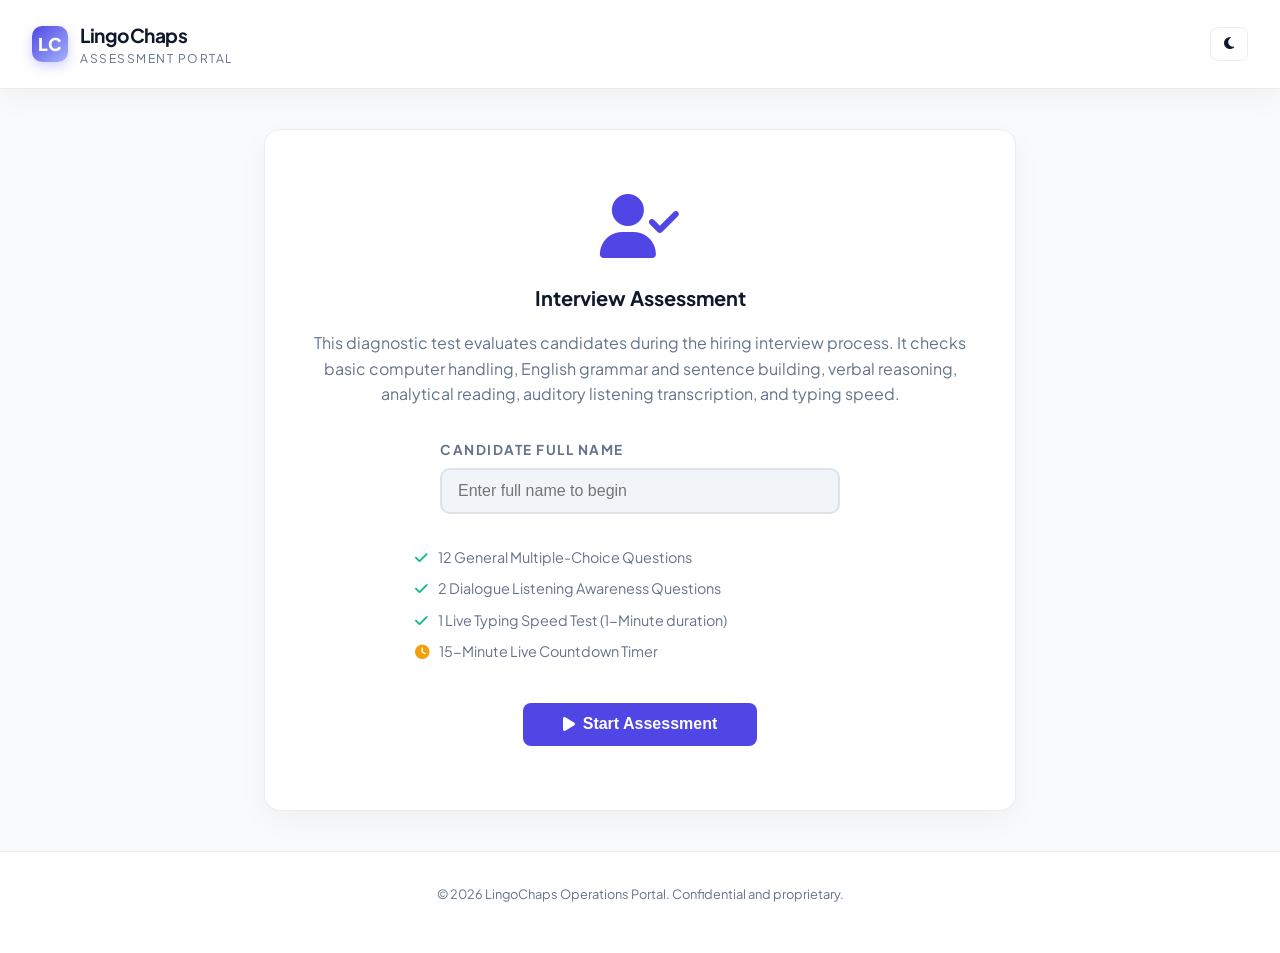
==== commit 8a0ea274: "Update assessment title and format code" ====
--- a/assessment.html
+++ b/assessment.html
@@ -1,5 +1,6 @@
 <!DOCTYPE html>
 <html lang="en">
+
 <head>
     <meta charset="UTF-8">
     <meta name="viewport" content="width=device-width, initial-scale=1.0">
@@ -7,10 +8,12 @@
     <!-- Google Fonts -->
     <link rel="preconnect" href="https://fonts.googleapis.com">
     <link rel="preconnect" href="https://fonts.gstatic.com" crossorigin>
-    <link href="https://fonts.googleapis.com/css2?family=Plus+Jakarta+Sans:wght@300;400;500;600;700;800&family=JetBrains+Mono:wght@400;500;700&display=swap" rel="stylesheet">
+    <link
+        href="https://fonts.googleapis.com/css2?family=Plus+Jakarta+Sans:wght@300;400;500;600;700;800&family=JetBrains+Mono:wght@400;500;700&display=swap"
+        rel="stylesheet">
     <!-- FontAwesome for icons -->
     <link rel="stylesheet" href="https://cdnjs.cloudflare.com/ajax/libs/font-awesome/6.4.0/css/all.min.css">
-    
+
     <style>
         :root {
             --primary: #4f46e5;
@@ -163,8 +166,15 @@
         }
 
         @keyframes fadeIn {
-            from { opacity: 0; transform: translateY(10px); }
-            to { opacity: 1; transform: translateY(0); }
+            from {
+                opacity: 0;
+                transform: translateY(10px);
+            }
+
+            to {
+                opacity: 1;
+                transform: translateY(0);
+            }
         }
 
         .assessment-header {
@@ -197,8 +207,13 @@
         }
 
         @keyframes pulse-border {
-            from { border-color: rgba(239, 68, 68, 0.2); }
-            to { border-color: var(--danger); }
+            from {
+                border-color: rgba(239, 68, 68, 0.2);
+            }
+
+            to {
+                border-color: var(--danger);
+            }
         }
 
         .quiz-intro {
@@ -405,9 +420,17 @@
         }
 
         @keyframes pulse-audio {
-            0% { box-shadow: 0 0 0 0 rgba(99, 102, 241, 0.6); }
-            70% { box-shadow: 0 0 0 15px rgba(99, 102, 241, 0); }
-            100% { box-shadow: 0 0 0 0 rgba(99, 102, 241, 0); }
+            0% {
+                box-shadow: 0 0 0 0 rgba(99, 102, 241, 0.6);
+            }
+
+            70% {
+                box-shadow: 0 0 0 15px rgba(99, 102, 241, 0);
+            }
+
+            100% {
+                box-shadow: 0 0 0 0 rgba(99, 102, 241, 0);
+            }
         }
 
         /* Stepper navigation */
@@ -624,6 +647,7 @@
         }
     </style>
 </head>
+
 <body>
 
     <!-- Top Navigation Header -->
@@ -636,7 +660,8 @@
             </div>
         </div>
         <div>
-            <button class="btn btn-secondary" id="theme-toggle-btn" title="Toggle Light/Dark Theme" style="padding: 0.6rem 0.8rem;"><i class="fas fa-moon"></i></button>
+            <button class="btn btn-secondary" id="theme-toggle-btn" title="Toggle Light/Dark Theme"
+                style="padding: 0.6rem 0.8rem;"><i class="fas fa-moon"></i></button>
         </div>
     </header>
 
@@ -662,30 +687,49 @@
             <!-- INTRO SCREEN -->
             <div id="quiz-intro-screen" class="quiz-intro">
                 <i class="fas fa-user-check big-icon"></i>
-                <h3 style="margin-top: 0;">Translator Interview Assessment</h3>
-                <p style="margin-bottom: 2rem;">This diagnostic test evaluates candidates during the hiring interview process. It checks basic computer handling, English grammar and sentence building, verbal reasoning, analytical reading, auditory listening transcription, and typing speed.</p>
-                
+                <h3 style="margin-top: 0;">Interview Assessment</h3>
+                <p style="margin-bottom: 2rem;">This diagnostic test evaluates candidates during the hiring interview
+                    process. It checks basic computer handling, English grammar and sentence building, verbal reasoning,
+                    analytical reading, auditory listening transcription, and typing speed.</p>
+
                 <div style="max-width: 400px; margin: 0 auto 2rem; text-align: left;">
-                    <label for="candidate-name" style="font-weight: 700; font-size: 0.85rem; text-transform: uppercase; letter-spacing: 1.5px; color: var(--text-muted); display: block; margin-bottom: 8px;">Candidate Full Name</label>
-                    <input type="text" id="candidate-name" placeholder="Enter full name to begin" required style="width: 100%; padding: 12px 16px; border: 2px solid var(--border); border-radius: 10px; background-color: var(--bg-well); color: var(--text-main); font-size: 1rem; outline: none; transition: border-color 0.2s;" oninput="this.style.borderColor = this.value.trim() ? 'var(--primary)' : 'var(--border)';">
+                    <label for="candidate-name"
+                        style="font-weight: 700; font-size: 0.85rem; text-transform: uppercase; letter-spacing: 1.5px; color: var(--text-muted); display: block; margin-bottom: 8px;">Candidate
+                        Full Name</label>
+                    <input type="text" id="candidate-name" placeholder="Enter full name to begin" required
+                        style="width: 100%; padding: 12px 16px; border: 2px solid var(--border); border-radius: 10px; background-color: var(--bg-well); color: var(--text-main); font-size: 1rem; outline: none; transition: border-color 0.2s;"
+                        oninput="this.style.borderColor = this.value.trim() ? 'var(--primary)' : 'var(--border)';">
                 </div>
 
-                <div style="font-size: 0.9rem; margin-bottom: 1.5rem; text-align: left; max-width: 450px; margin-left: auto; margin-right: auto; color: var(--text-muted);">
-                    <div style="margin-bottom: 8px;"><i class="fas fa-check" style="color: var(--secondary); margin-right: 8px;"></i> 12 General Multiple-Choice Questions</div>
-                    <div style="margin-bottom: 8px;"><i class="fas fa-check" style="color: var(--secondary); margin-right: 8px;"></i> 2 Dialogue Listening Awareness Questions</div>
-                    <div style="margin-bottom: 8px;"><i class="fas fa-check" style="color: var(--secondary); margin-right: 8px;"></i> 1 Live Typing Speed Test (1-Minute duration)</div>
-                    <div style="margin-bottom: 8px;"><i class="fas fa-clock" style="color: var(--warning); margin-right: 8px;"></i> 15-Minute Live Countdown Timer</div>
+                <div
+                    style="font-size: 0.9rem; margin-bottom: 1.5rem; text-align: left; max-width: 450px; margin-left: auto; margin-right: auto; color: var(--text-muted);">
+                    <div style="margin-bottom: 8px;"><i class="fas fa-check"
+                            style="color: var(--secondary); margin-right: 8px;"></i> 12 General Multiple-Choice
+                        Questions</div>
+                    <div style="margin-bottom: 8px;"><i class="fas fa-check"
+                            style="color: var(--secondary); margin-right: 8px;"></i> 2 Dialogue Listening Awareness
+                        Questions</div>
+                    <div style="margin-bottom: 8px;"><i class="fas fa-check"
+                            style="color: var(--secondary); margin-right: 8px;"></i> 1 Live Typing Speed Test (1-Minute
+                        duration)</div>
+                    <div style="margin-bottom: 8px;"><i class="fas fa-clock"
+                            style="color: var(--warning); margin-right: 8px;"></i> 15-Minute Live Countdown Timer</div>
                 </div>
 
                 <!-- Fixed timer starts automatically -->
-                <button class="btn" id="start-quiz-btn" style="padding: 0.8rem 2.5rem; font-size: 1rem; margin-top: 1rem;"><i class="fas fa-play"></i> Start Assessment</button>
+                <button class="btn" id="start-quiz-btn"
+                    style="padding: 0.8rem 2.5rem; font-size: 1rem; margin-top: 1rem;"><i class="fas fa-play"></i> Start
+                    Assessment</button>
             </div>
 
             <!-- RUNNING QUESTION VIEW -->
             <div id="quiz-question-screen" style="display: none;">
                 <!-- Heading of category -->
-                <h3 id="quiz-question-title" style="margin-top: 0; margin-bottom: 1rem; font-size: 1.15rem; color: var(--text-main);">Question Title</h3>
-                <p id="quiz-question-text" style="font-size: 1rem; margin-bottom: 1.5rem; color: var(--text-muted);">Question text goes here...</p>
+                <h3 id="quiz-question-title"
+                    style="margin-top: 0; margin-bottom: 1rem; font-size: 1.15rem; color: var(--text-main);">Question
+                    Title</h3>
+                <p id="quiz-question-text" style="font-size: 1rem; margin-bottom: 1.5rem; color: var(--text-muted);">
+                    Question text goes here...</p>
 
                 <!-- Options block (Radio cards) -->
                 <ul class="options-list" id="quiz-options-list">
@@ -695,7 +739,8 @@
                 <!-- Interactive typing test block -->
                 <div id="quiz-typing-block" style="display: none;">
                     <div class="typing-display" id="quiz-typing-display">Target text for typing...</div>
-                    <textarea class="typing-textarea" id="quiz-typing-textarea" placeholder="Start typing the text above exactly as shown..."></textarea>
+                    <textarea class="typing-textarea" id="quiz-typing-textarea"
+                        placeholder="Start typing the text above exactly as shown..."></textarea>
                     <div class="typing-metrics">
                         <span>Speed: <span class="typing-metric-val" id="quiz-typing-wpm">0</span> WPM</span>
                         <span>Accuracy: <span class="typing-metric-val" id="quiz-typing-accuracy">100%</span></span>
@@ -707,14 +752,17 @@
                     <div class="audio-test-container">
                         <button class="audio-play-btn" id="quiz-audio-btn"><i class="fas fa-play"></i></button>
                         <div>
-                            <h4 style="color: var(--text-main); font-size: 0.95rem; margin-bottom: 4px;">Audio Player Simulator</h4>
-                            <p style="font-size:0.8rem; color: var(--text-muted); margin:0;">Click to play the conversation. Listen carefully to the speakers and answer the question below.</p>
+                            <h4 style="color: var(--text-main); font-size: 0.95rem; margin-bottom: 4px;">Audio Player
+                                Simulator</h4>
+                            <p style="font-size:0.8rem; color: var(--text-muted); margin:0;">Click to play the
+                                conversation. Listen carefully to the speakers and answer the question below.</p>
                         </div>
                     </div>
                 </div>
 
                 <!-- Stepper navigation buttons -->
-                <div style="margin-top: 2rem; border-top: 1px solid var(--border); padding-top: 1.5rem; display: flex; justify-content: space-between;">
+                <div
+                    style="margin-top: 2rem; border-top: 1px solid var(--border); padding-top: 1.5rem; display: flex; justify-content: space-between;">
                     <button id="quiz-prev-btn" class="btn btn-secondary">Back</button>
                     <button id="quiz-next-btn" class="btn">Next <i class="fas fa-chevron-right"></i></button>
                 </div>
@@ -723,39 +771,46 @@
             <!-- RESULTS SCREEN -->
             <div id="quiz-results-screen" style="display: none;" class="results-container">
                 <h3 style="margin-top: 0; text-align: center; font-size: 1.5rem;">Diagnostic Assessment Complete</h3>
-                
+
                 <div class="results-dashboard-grid">
                     <!-- Left: Score circle -->
                     <div class="score-circle-card">
                         <div class="circular-meter">
                             <svg>
                                 <circle class="meter-bg" cx="75" cy="75" r="65"></circle>
-                                <circle class="meter-fill" id="results-meter-fill" cx="75" cy="75" r="65" stroke-dasharray="408.4" stroke-dashoffset="408.4"></circle>
+                                <circle class="meter-fill" id="results-meter-fill" cx="75" cy="75" r="65"
+                                    stroke-dasharray="408.4" stroke-dashoffset="408.4"></circle>
                             </svg>
                             <div class="meter-text" id="results-score-percent">0%</div>
                         </div>
                         <div id="results-badge" class="result-badge pass">PASS</div>
-                        <p style="font-size: 0.8rem; color: var(--text-muted); margin-top: 1rem; margin-bottom: 0;" id="results-grade-text">Great job! You possess strong overall core knowledge.</p>
+                        <p style="font-size: 0.8rem; color: var(--text-muted); margin-top: 1rem; margin-bottom: 0;"
+                            id="results-grade-text">Great job! You possess strong overall core knowledge.</p>
                     </div>
 
                     <!-- Right: Category breakdown -->
                     <div class="bar-chart-card">
-                        <h4 style="margin-top: 0; margin-bottom: 1.25rem; font-size: 1.05rem; color: var(--text-main);">Competency Strengths</h4>
-                        
+                        <h4 style="margin-top: 0; margin-bottom: 1.25rem; font-size: 1.05rem; color: var(--text-main);">
+                            Competency Strengths</h4>
+
                         <div class="bar-item">
                             <div class="bar-item-header">
                                 <span>Basic Computer Handling & Literacy</span>
                                 <span id="score-val-computer">0/2</span>
                             </div>
-                            <div class="bar-track"><div class="bar-fill" id="bar-fill-computer" style="width: 0%;"></div></div>
+                            <div class="bar-track">
+                                <div class="bar-fill" id="bar-fill-computer" style="width: 0%;"></div>
+                            </div>
                         </div>
-                        
+
                         <div class="bar-item">
                             <div class="bar-item-header">
                                 <span>English Grammar & Vocabulary</span>
                                 <span id="score-val-verbal">0/6</span>
                             </div>
-                            <div class="bar-track"><div class="bar-fill" id="bar-fill-verbal" style="width: 0%;"></div></div>
+                            <div class="bar-track">
+                                <div class="bar-fill" id="bar-fill-verbal" style="width: 0%;"></div>
+                            </div>
                         </div>
 
                         <div class="bar-item">
@@ -763,7 +818,9 @@
                                 <span>Logical Reasoning & Reading</span>
                                 <span id="score-val-reading">0/4</span>
                             </div>
-                            <div class="bar-track"><div class="bar-fill" id="bar-fill-reading" style="width: 0%;"></div></div>
+                            <div class="bar-track">
+                                <div class="bar-fill" id="bar-fill-reading" style="width: 0%;"></div>
+                            </div>
                         </div>
 
                         <div class="bar-item">
@@ -771,7 +828,9 @@
                                 <span>Auditory Listening & Awareness</span>
                                 <span id="score-val-listening">0/2</span>
                             </div>
-                            <div class="bar-track"><div class="bar-fill" id="bar-fill-listening" style="width: 0%;"></div></div>
+                            <div class="bar-track">
+                                <div class="bar-fill" id="bar-fill-listening" style="width: 0%;"></div>
+                            </div>
                         </div>
 
                         <div class="bar-item" style="margin-bottom: 0;">
@@ -779,14 +838,18 @@
                                 <span>Typing Performance</span>
                                 <span id="score-val-typing">0 WPM / 0% Acc</span>
                             </div>
-                            <div class="bar-track"><div class="bar-fill" id="bar-fill-typing" style="width: 0%;"></div></div>
+                            <div class="bar-track">
+                                <div class="bar-fill" id="bar-fill-typing" style="width: 0%;"></div>
+                            </div>
                         </div>
                     </div>
                 </div>
 
                 <!-- Review list -->
                 <div>
-                    <h4 style="margin-bottom: 1rem; border-bottom: 1px solid var(--border); padding-bottom: 0.5rem; color: var(--text-main); text-align: left;">Detailed Answer Review</h4>
+                    <h4
+                        style="margin-bottom: 1rem; border-bottom: 1px solid var(--border); padding-bottom: 0.5rem; color: var(--text-main); text-align: left;">
+                        Detailed Answer Review</h4>
                     <div id="results-review-container">
                         <!-- Injected by JS -->
                     </div>
@@ -807,7 +870,7 @@
     <!-- Application Script for Tab Switching & Print Trigger -->
     <script>
         // --- GOOGLE SHEETS INTEGRATION URL ---
-        const GOOGLE_SCRIPT_URL = ""; // Paste your Google Apps Script Web App URL here
+        const GOOGLE_SCRIPT_URL = "https://script.google.com/macros/s/AKfycbxJUsEu1g6n4kj5DtSr30DZ0nSagtqsn-1_mXUjFnXtpbcnHPDW9T8IJnKkw0ZbGPY0/exec"; // Paste your Google Apps Script Web App URL here
 
         // --- ASSESSMENT TEST LOGIC ---
         const quizQuestions = [
@@ -1082,7 +1145,7 @@
             quizState.timeRemaining = quizState.selectedTimeLimit;
             quizState.answers = {};
             quizState.typingStats = { wpm: 0, accuracy: 100, errors: 0, typedLength: 0 };
-            
+
             qIntroScreen.style.display = 'none';
             qResultsScreen.style.display = 'none';
             qTimerBar.style.display = 'flex';
@@ -1090,7 +1153,7 @@
             qQuestionScreen.style.display = 'block';
 
             qTimerBox.classList.remove('danger');
-            
+
             // Build stepper dots
             qStepperDots.innerHTML = '';
             quizQuestions.forEach((q, idx) => {
@@ -1176,7 +1239,7 @@
                     qListeningBlock.style.display = 'block';
                     setupListeningTest();
                 }
-                
+
                 // Show and render MCQ options
                 qOptionsList.style.display = 'flex';
                 qOptionsList.innerHTML = '';
@@ -1191,7 +1254,7 @@
                         document.querySelectorAll('.option-item').forEach(el => el.classList.remove('selected'));
                         li.classList.add('selected');
                         quizState.answers[currentIdx] = oIdx;
-                        
+
                         const dot = document.getElementById(`stepper-dot-${currentIdx}`);
                         if (dot) dot.classList.add('completed');
                     });
@@ -1205,7 +1268,7 @@
         function setupTypingTest(target) {
             typingStartTime = null;
             qTypingTextarea.value = quizState.answers[14] || '';
-            
+
             // Build chars array in target box
             qTypingDisplay.innerHTML = '';
             target.split('').forEach((char, idx) => {
@@ -1222,7 +1285,7 @@
                 if (!typingStartTime) typingStartTime = new Date();
                 const typedVal = qTypingTextarea.value;
                 quizState.answers[14] = typedVal;
-                
+
                 updateTypingHighlights(typedVal, target);
             };
         }
@@ -1234,7 +1297,7 @@
             target.split('').forEach((char, idx) => {
                 const span = document.getElementById(`typing-char-${idx}`);
                 if (!span) return;
-                
+
                 span.className = '';
                 if (idx < typedVal.length) {
                     if (typedVal[idx] === char) {
@@ -1381,7 +1444,7 @@
             // Grade questions
             let scoreCount = 0;
             let totalMaxScore = quizQuestions.length;
-            
+
             let categoryScores = {
                 computer: { correct: 0, total: 2 },
                 verbal: { correct: 0, total: 6 },
@@ -1409,7 +1472,7 @@
                     }
                     userValStr = `${quizState.typingStats.wpm} WPM / ${quizState.typingStats.accuracy}% Accuracy`;
                     correctValStr = `Complete typing with WPM > 30 and Accuracy >= 85%`;
-                } 
+                }
                 else if (q.category === 'listening') {
                     const userAnsIdx = quizState.answers[idx];
                     if (userAnsIdx === q.correct) {
@@ -1525,7 +1588,7 @@
                 statusIndicator.style.cssText = "margin-top: 15px; font-size: 0.85rem; text-align: center; font-weight: 600; display: flex; align-items: center; justify-content: center; gap: 8px; padding: 10px; border-radius: 8px; background-color: var(--bg-well); border: 1px solid var(--border);";
                 resultsCard.insertBefore(statusIndicator, resultsCard.firstChild);
             }
-            
+
             statusIndicator.innerHTML = '<i class="fas fa-spinner fa-spin" style="color: var(--primary);"></i> Submitting results to Google Sheets database...';
             statusIndicator.style.color = "var(--text-muted)";
 
@@ -1537,21 +1600,21 @@
                 },
                 body: JSON.stringify(payload)
             })
-            .then(() => {
-                statusIndicator.innerHTML = '<i class="fas fa-check-circle" style="color: var(--secondary);"></i> Results successfully saved to Google Sheets.';
-                statusIndicator.style.color = "var(--secondary)";
-                statusIndicator.style.borderColor = "rgba(16, 185, 129, 0.2)";
-                statusIndicator.style.backgroundColor = "rgba(16, 185, 129, 0.05)";
-                setTimeout(() => statusIndicator.remove(), 6000);
-            })
-            .catch(error => {
-                console.error("Error submitting to Google Sheets:", error);
-                statusIndicator.innerHTML = '<i class="fas fa-exclamation-circle" style="color: var(--danger);"></i> Unable to save to Google Sheets database.';
-                statusIndicator.style.color = "var(--danger)";
-                statusIndicator.style.borderColor = "rgba(239, 68, 68, 0.2)";
-                statusIndicator.style.backgroundColor = "rgba(239, 68, 68, 0.05)";
-                setTimeout(() => statusIndicator.remove(), 6000);
-            });
+                .then(() => {
+                    statusIndicator.innerHTML = '<i class="fas fa-check-circle" style="color: var(--secondary);"></i> Results successfully saved to Google Sheets.';
+                    statusIndicator.style.color = "var(--secondary)";
+                    statusIndicator.style.borderColor = "rgba(16, 185, 129, 0.2)";
+                    statusIndicator.style.backgroundColor = "rgba(16, 185, 129, 0.05)";
+                    setTimeout(() => statusIndicator.remove(), 6000);
+                })
+                .catch(error => {
+                    console.error("Error submitting to Google Sheets:", error);
+                    statusIndicator.innerHTML = '<i class="fas fa-exclamation-circle" style="color: var(--danger);"></i> Unable to save to Google Sheets database.';
+                    statusIndicator.style.color = "var(--danger)";
+                    statusIndicator.style.borderColor = "rgba(239, 68, 68, 0.2)";
+                    statusIndicator.style.backgroundColor = "rgba(239, 68, 68, 0.05)";
+                    setTimeout(() => statusIndicator.remove(), 6000);
+                });
         }
 
         function resetQuiz() {
@@ -1582,4 +1645,5 @@
         });
     </script>
 </body>
-</html>
+
+</html>
